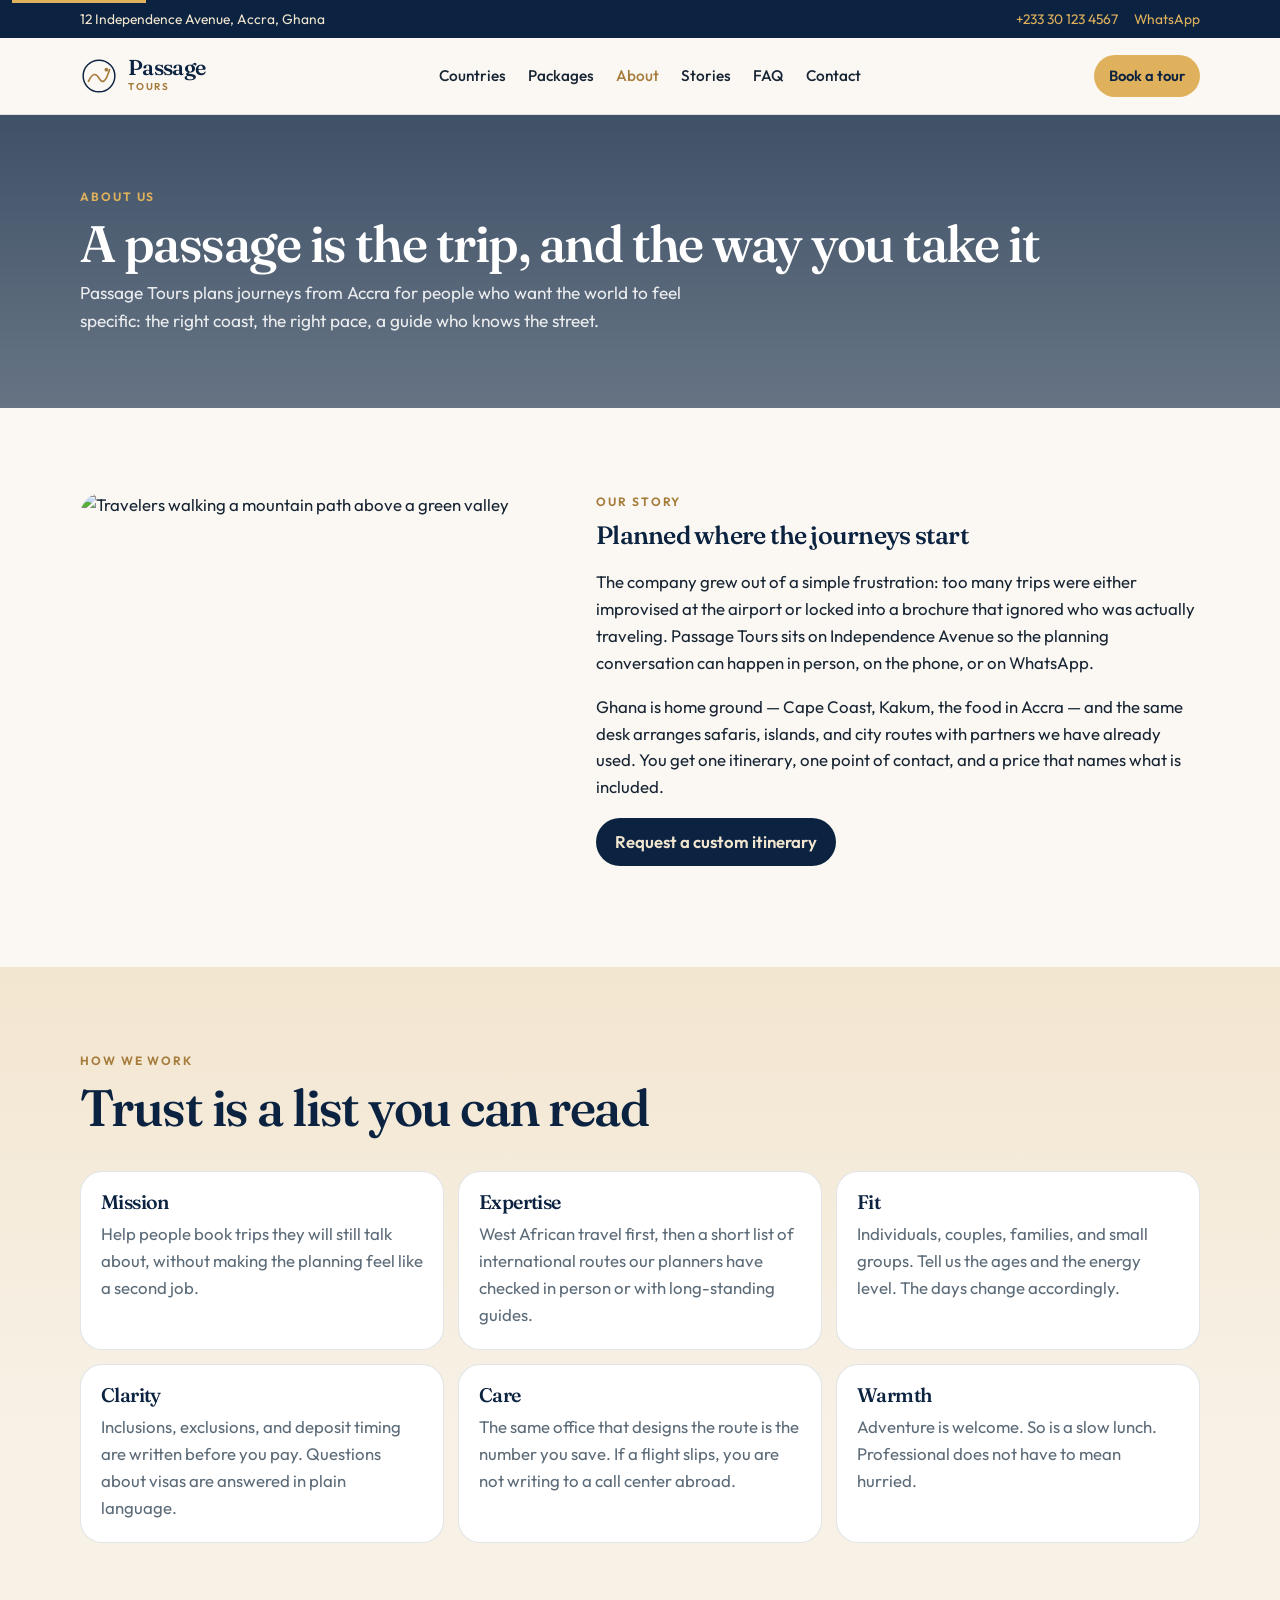
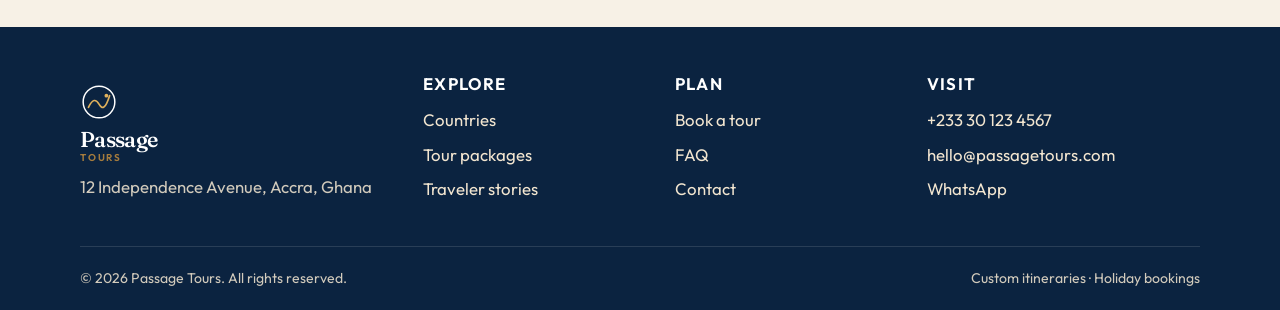
==== about.html @ a1074043 "Add the Passage Tours booking website. Give visitors a way to explore countries, compare packages, a" ====
<!DOCTYPE html>
<html lang="en">
<head>
  <meta charset="utf-8">
  <meta name="viewport" content="width=device-width, initial-scale=1">
  <title>About Passage Tours | Accra</title>
  <meta name="description" content="Passage Tours is an Accra travel company designing curated trips and custom itineraries for individuals, couples, families, and small groups.">
  <meta name="theme-color" content="#0b2340">
  <link rel="icon" href="assets/favicon.svg" type="image/svg+xml">
  <link rel="preconnect" href="https://fonts.googleapis.com">
  <link rel="preconnect" href="https://fonts.gstatic.com" crossorigin>
  <link href="https://fonts.googleapis.com/css2?family=Fraunces:ital,opsz,wght@0,9..144,520;0,9..144,600;1,9..144,520&family=Outfit:wght@300;400;500;600&display=swap" rel="stylesheet">
  <link rel="stylesheet" href="css/styles.css">
</head>
<body data-page="about">
  <a class="skip" href="#main">Skip to content</a>
  <div class="topbar">
    <div class="wrap topbar-inner">
      <span class="topbar-place">12 Independence Avenue, Accra, Ghana</span>
      <span class="topbar-links">
        <a href="tel:+233301234567">+233 30 123 4567</a>
        <a href="https://wa.me/233301234567" target="_blank" rel="noopener">WhatsApp</a>
      </span>
    </div>
  </div>
  <header class="site-header">
    <div class="wrap header-inner">
      <a class="logo" href="index.html" aria-label="Passage Tours home">
        <svg viewBox="0 0 36 36" aria-hidden="true"><circle cx="18" cy="18" r="15" fill="none" stroke="currentColor" stroke-width="1.4"/><path d="M8 23c4-8 7-8 10-3s6 5 10-8" fill="none" stroke="#a67c3d" stroke-width="1.6" stroke-linecap="round"/><circle cx="25" cy="12" r="1.8" fill="#a67c3d"/></svg>
        <span><strong>Passage</strong><small>Tours</small></span>
      </a>
      <nav class="site-nav" id="site-nav" aria-label="Primary">
        <a href="countries.html" data-nav="countries">Countries</a>
        <a href="packages.html" data-nav="packages">Packages</a>
        <a href="about.html" data-nav="about">About</a>
        <a href="testimonials.html" data-nav="stories">Stories</a>
        <a href="faq.html" data-nav="faq">FAQ</a>
        <a href="contact.html" data-nav="contact">Contact</a>
        <a class="nav-book" href="booking.html" data-nav="booking">Book a tour</a>
      </nav>
      <div class="header-actions">
        <a class="btn btn-gold btn-small header-book" href="booking.html">Book a tour</a>
        <button class="nav-toggle" type="button" aria-expanded="false" aria-controls="site-nav"><span class="sr-only">Menu</span><span class="bars"></span></button>
      </div>
    </div>
  </header>
  <main id="main">
    <section class="page-hero hero-about">
      <div class="wrap">
        <p class="eyebrow">About us</p>
        <h1>A passage is the trip, and the way you take it</h1>
        <p class="lede">Passage Tours plans journeys from Accra for people who want the world to feel specific: the right coast, the right pace, a guide who knows the street.</p>
      </div>
    </section>
    <section class="section">
      <div class="wrap about-grid">
        <div class="about-photo">
          <img src="https://images.unsplash.com/photo-1526772662000-3f88f10405ff?auto=format&fit=crop&w=1400&q=70" alt="Travelers walking a mountain path above a green valley">
        </div>
        <div>
          <p class="kicker">Our story</p>
          <h2>Planned where the journeys start</h2>
          <p>The company grew out of a simple frustration: too many trips were either improvised at the airport or locked into a brochure that ignored who was actually traveling. Passage Tours sits on Independence Avenue so the planning conversation can happen in person, on the phone, or on WhatsApp.</p>
          <p>Ghana is home ground — Cape Coast, Kakum, the food in Accra — and the same desk arranges safaris, islands, and city routes with partners we have already used. You get one itinerary, one point of contact, and a price that names what is included.</p>
          <p><a class="btn btn-navy" href="booking.html?intent=custom">Request a custom itinerary</a></p>
        </div>
      </div>
    </section>
    <section class="section section-sand">
      <div class="wrap">
        <div class="section-head">
          <div>
            <p class="kicker">How we work</p>
            <h2>Trust is a list you can read</h2>
          </div>
        </div>
        <div class="values">
          <article class="value"><h3>Mission</h3><p>Help people book trips they will still talk about, without making the planning feel like a second job.</p></article>
          <article class="value"><h3>Expertise</h3><p>West African travel first, then a short list of international routes our planners have checked in person or with long-standing guides.</p></article>
          <article class="value"><h3>Fit</h3><p>Individuals, couples, families, and small groups. Tell us the ages and the energy level. The days change accordingly.</p></article>
          <article class="value"><h3>Clarity</h3><p>Inclusions, exclusions, and deposit timing are written before you pay. Questions about visas are answered in plain language.</p></article>
          <article class="value"><h3>Care</h3><p>The same office that designs the route is the number you save. If a flight slips, you are not writing to a call center abroad.</p></article>
          <article class="value"><h3>Warmth</h3><p>Adventure is welcome. So is a slow lunch. Professional does not have to mean hurried.</p></article>
        </div>
      </div>
    </section>
  </main>
  <footer class="site-footer">
    <div class="wrap footer-grid">
      <div>
        <a class="logo" href="index.html"><svg viewBox="0 0 36 36" aria-hidden="true"><circle cx="18" cy="18" r="15" fill="none" stroke="currentColor" stroke-width="1.4"/><path d="M8 23c4-8 7-8 10-3s6 5 10-8" fill="none" stroke="#e0b15c" stroke-width="1.6" stroke-linecap="round"/><circle cx="25" cy="12" r="1.8" fill="#e0b15c"/></svg><span><strong>Passage</strong><small>Tours</small></span></a>
        <p>12 Independence Avenue, Accra, Ghana</p>
      </div>
      <div>
        <h2>Explore</h2>
        <a href="countries.html">Countries</a>
        <a href="packages.html">Tour packages</a>
        <a href="testimonials.html">Traveler stories</a>
      </div>
      <div>
        <h2>Plan</h2>
        <a href="booking.html">Book a tour</a>
        <a href="faq.html">FAQ</a>
        <a href="contact.html">Contact</a>
      </div>
      <div>
        <h2>Visit</h2>
        <a href="tel:+233301234567">+233 30 123 4567</a>
        <a href="mailto:hello@passagetours.com">hello@passagetours.com</a>
        <a href="https://wa.me/233301234567" target="_blank" rel="noopener">WhatsApp</a>
      </div>
    </div>
    <div class="wrap footer-base">
      <p>© 2026 Passage Tours. All rights reserved.</p>
      <p>Custom itineraries · Holiday bookings</p>
    </div>
  </footer>
  <script src="js/site.js" defer></script>
</body>
</html>
---- css/styles.css ----
:root {
  --navy: #0b2340;
  --navy-2: #143455;
  --ink: #172433;
  --blue: #1e527c;
  --gold: #a67c3d;
  --gold-bright: #e0b15c;
  --sand: #f3e6d0;
  --sand-2: #e6d3b4;
  --cream: #fbf8f3;
  --paper: #ffffff;
  --muted: #5c6b78;
  --line: rgba(11, 35, 64, 0.12);
  --shadow: 0 22px 50px rgba(11, 35, 64, 0.12);
  --serif: "Fraunces", "Iowan Old Style", "Palatino Linotype", serif;
  --sans: "Outfit", "Segoe UI", sans-serif;
  --wrap: 1120px;
  --header: 76px;
}

*,
*::before,
*::after {
  box-sizing: border-box;
}

html {
  scroll-behavior: smooth;
}

body {
  margin: 0;
  font-family: var(--sans);
  color: var(--ink);
  background: var(--cream);
  line-height: 1.6;
  font-size: 1.05rem;
}

img {
  max-width: 100%;
  display: block;
}

a {
  color: inherit;
}

button,
input,
select,
textarea {
  font: inherit;
  color: inherit;
}

h1,
h2,
h3,
p {
  margin-top: 0;
}

h1,
h2,
h3 {
  font-family: var(--serif);
  font-weight: 560;
  letter-spacing: -0.03em;
  line-height: 1.08;
  color: var(--navy);
}

.wrap {
  width: min(var(--wrap), calc(100% - 40px));
  margin-inline: auto;
}

.sr-only {
  position: absolute;
  width: 1px;
  height: 1px;
  padding: 0;
  margin: -1px;
  overflow: hidden;
  clip: rect(0, 0, 0, 0);
  white-space: nowrap;
  border: 0;
}

.skip {
  position: absolute;
  left: 12px;
  top: -40px;
  background: var(--gold-bright);
  color: var(--navy);
  padding: 8px 12px;
  z-index: 50;
}

.skip:focus {
  top: 12px;
}

:focus-visible {
  outline: 2px solid var(--gold-bright);
  outline-offset: 3px;
}

.topbar {
  background: var(--navy);
  color: var(--sand);
  font-size: 0.86rem;
}

.topbar-inner,
.header-inner,
.footer-base {
  display: flex;
  align-items: center;
  justify-content: space-between;
  gap: 16px;
}

.topbar-inner {
  min-height: 38px;
}

.topbar a {
  color: var(--gold-bright);
  text-decoration: none;
}

.topbar-links {
  display: flex;
  gap: 16px;
}

.site-header {
  position: sticky;
  top: 0;
  z-index: 30;
  background: rgba(251, 248, 243, 0.94);
  backdrop-filter: blur(14px);
  border-bottom: 1px solid var(--line);
}

.header-inner {
  min-height: var(--header);
}

.logo {
  display: flex;
  align-items: center;
  gap: 10px;
  text-decoration: none;
  color: var(--navy);
}

.logo svg {
  width: 38px;
  height: 38px;
}

.logo strong {
  display: block;
  font-family: var(--serif);
  font-size: 1.35rem;
  font-weight: 560;
  letter-spacing: -0.03em;
  line-height: 1;
}

.logo small {
  display: block;
  letter-spacing: 0.18em;
  text-transform: uppercase;
  font-size: 0.62rem;
  color: var(--gold);
  font-weight: 650;
}

.header-actions {
  display: flex;
  align-items: center;
  gap: 10px;
}

.site-nav {
  display: flex;
  align-items: center;
  gap: 22px;
}

.site-nav a {
  text-decoration: none;
  font-weight: 500;
  font-size: 0.96rem;
}

.site-nav a.is-active {
  color: var(--gold);
}

.nav-toggle {
  display: none;
  width: 44px;
  height: 44px;
  border: 1px solid var(--line);
  border-radius: 12px;
  background: var(--paper);
  padding: 0;
  cursor: pointer;
}

.nav-toggle .bars,
.nav-toggle .bars::before,
.nav-toggle .bars::after {
  display: block;
  width: 18px;
  height: 2px;
  background: var(--navy);
  position: relative;
}

.nav-toggle .bars::before,
.nav-toggle .bars::after {
  content: "";
  position: absolute;
  left: 0;
}

.nav-toggle .bars::before {
  top: -6px;
}

.nav-toggle .bars::after {
  top: 6px;
}

.nav-book {
  display: none;
}

.btn {
  display: inline-flex;
  align-items: center;
  justify-content: center;
  gap: 8px;
  min-height: 48px;
  padding: 0 18px;
  border-radius: 999px;
  border: 1.5px solid transparent;
  text-decoration: none;
  font-weight: 600;
  cursor: pointer;
  transition: transform 0.15s ease, background 0.15s ease;
}

.btn:hover {
  transform: translateY(-1px);
}

.btn-gold {
  background: var(--gold-bright);
  color: var(--navy);
}

.btn-gold:hover {
  background: #ebc278;
}

.btn-navy {
  background: var(--navy);
  color: var(--sand);
}

.btn-line {
  background: transparent;
  border-color: rgba(255, 255, 255, 0.7);
  color: white;
}

.btn-line-dark {
  background: transparent;
  border-color: var(--navy);
  color: var(--navy);
}

.btn-small {
  min-height: 42px;
  padding: 0 14px;
  font-size: 0.92rem;
}

.hero {
  position: relative;
  min-height: calc(100vh - 114px);
  display: flex;
  align-items: flex-end;
  color: white;
  background:
    linear-gradient(180deg, rgba(11, 35, 64, 0.28), rgba(11, 35, 64, 0.78)),
    url("https://images.unsplash.com/photo-1469854523086-cc02fe5d8800?auto=format&fit=crop&w=2000&q=70")
      center/cover no-repeat;
}

.hero-layout {
  position: relative;
  z-index: 1;
  padding: 48px 0 34px;
}

.eyebrow,
.kicker {
  margin: 0 0 10px;
  letter-spacing: 0.16em;
  text-transform: uppercase;
  font-size: 0.75rem;
  font-weight: 650;
  color: var(--gold-bright);
}

.kicker {
  color: var(--gold);
}

.hero h1 {
  color: white;
  font-size: clamp(3rem, 6.4vw, 5.5rem);
  max-width: 14ch;
  margin-bottom: 16px;
}

.hero h1 em {
  font-style: italic;
  font-weight: 520;
  color: var(--gold-bright);
}

.lede {
  max-width: 58ch;
  color: var(--muted);
  font-size: 1.08rem;
}

.hero .lede {
  color: rgba(255, 255, 255, 0.88);
  max-width: 46ch;
  margin-bottom: 26px;
}

.hero-actions {
  display: flex;
  flex-wrap: wrap;
  gap: 12px;
  margin-bottom: 28px;
}

.search-card,
.panel,
.quote,
.value,
.package-card,
.step,
.contact-card {
  background: var(--paper);
  border: 1px solid var(--line);
  border-radius: 22px;
  box-shadow: var(--shadow);
}

.search-card {
  display: grid;
  grid-template-columns: 1.4fr 1fr 0.7fr auto;
  gap: 12px;
  align-items: end;
  padding: 16px;
}

.field {
  display: flex;
  flex-direction: column;
  gap: 6px;
  min-width: 0;
}

.field span,
.field-label {
  font-size: 0.78rem;
  letter-spacing: 0.08em;
  text-transform: uppercase;
  font-weight: 650;
  color: var(--navy);
}

.field input,
.field select,
.field textarea {
  width: 100%;
  border: 1px solid var(--line);
  background: var(--cream);
  border-radius: 12px;
  padding: 12px 12px;
  min-height: 48px;
}

.field textarea {
  min-height: 140px;
  resize: vertical;
}

.field input:focus,
.field select:focus,
.field textarea:focus {
  outline: 2px solid var(--gold-bright);
  border-color: transparent;
}

.field .error {
  min-height: 1em;
  color: #8d2f2f;
  font-size: 0.82rem;
}

.section {
  padding: 84px 0;
}

.section-sand {
  background: linear-gradient(180deg, var(--sand), #f7f1e6 70%);
}

.section-navy {
  background: var(--navy);
  color: var(--sand);
}

.section-head {
  display: flex;
  justify-content: space-between;
  align-items: end;
  gap: 24px;
  margin-bottom: 28px;
}

.section-head h2,
.page-hero h1 {
  font-size: clamp(2.2rem, 4vw, 3.6rem);
  margin: 0 0 8px;
}

.section-navy h2,
.section-navy .kicker {
  color: var(--gold-bright);
}

.trust {
  display: grid;
  grid-template-columns: repeat(4, 1fr);
  gap: 14px;
  margin-top: -32px;
  position: relative;
  z-index: 2;
}

.trust article {
  background: var(--paper);
  border-radius: 18px;
  padding: 18px 16px;
  border: 1px solid var(--line);
}

.trust strong {
  display: block;
  font-family: var(--serif);
  font-size: 1.35rem;
  color: var(--navy);
  line-height: 1.15;
  margin-bottom: 4px;
}

.trust p {
  margin: 0;
  color: var(--muted);
  font-size: 0.95rem;
}

.country-mosaic,
.country-grid {
  display: grid;
  grid-template-columns: 1.25fr 1fr 1fr;
  grid-auto-rows: 230px;
  gap: 14px;
}

.country-grid {
  grid-template-columns: repeat(3, 1fr);
  grid-auto-rows: 320px;
}

.country-card {
  position: relative;
  overflow: hidden;
  border-radius: 22px;
  display: block;
  color: white;
  text-decoration: none;
  min-height: 220px;
}

.country-card.span {
  grid-row: span 2;
}

.country-card img {
  position: absolute;
  inset: 0;
  width: 100%;
  height: 100%;
  object-fit: cover;
  transition: transform 0.5s ease;
}

.country-card:hover img {
  transform: scale(1.06);
}

.country-card div {
  position: absolute;
  inset: auto 0 0 0;
  padding: 18px;
  background: linear-gradient(transparent, rgba(11, 35, 64, 0.88));
}

.country-card h3 {
  color: white;
  margin: 0 0 4px;
  font-size: 1.8rem;
}

.country-card p {
  margin: 0;
  color: rgba(255, 255, 255, 0.86);
  font-size: 0.92rem;
}

.package-list {
  display: grid;
  gap: 16px;
}

.package-card {
  display: grid;
  grid-template-columns: 300px 1fr;
  overflow: hidden;
  box-shadow: none;
}

.package-card img {
  width: 100%;
  height: 100%;
  object-fit: cover;
  min-height: 230px;
}

.package-body {
  padding: 22px 22px 18px;
  display: flex;
  flex-direction: column;
  gap: 8px;
}

.package-body h3 {
  margin: 0;
  font-size: 1.9rem;
}

.package-body p {
  margin: 0;
  color: var(--muted);
}

.meta {
  display: flex;
  flex-wrap: wrap;
  gap: 8px;
}

.meta span,
.price-tag {
  background: var(--sand);
  color: var(--navy);
  border-radius: 999px;
  padding: 4px 10px;
  font-size: 0.82rem;
  font-weight: 600;
}

.package-foot {
  display: flex;
  justify-content: space-between;
  align-items: center;
  gap: 12px;
  margin-top: auto;
  padding-top: 8px;
}

.price {
  font-family: var(--serif);
  font-size: 1.7rem;
  color: var(--navy);
  line-height: 1;
}

.price small {
  display: block;
  font-family: var(--sans);
  font-size: 0.75rem;
  letter-spacing: 0.06em;
  text-transform: uppercase;
  color: var(--muted);
  font-weight: 600;
  margin-bottom: 4px;
}

.package-actions {
  display: flex;
  flex-wrap: wrap;
  gap: 8px;
}

.steps {
  display: grid;
  grid-template-columns: repeat(3, 1fr);
  gap: 14px;
}

.step {
  padding: 22px;
  box-shadow: none;
}

.step b {
  display: block;
  font-family: var(--serif);
  font-size: 2rem;
  color: var(--gold);
  margin-bottom: 8px;
}

.step h3 {
  margin-bottom: 8px;
}

.step p {
  margin: 0;
  color: var(--muted);
}

.split {
  display: grid;
  grid-template-columns: 1.05fr 0.95fr;
  gap: 36px;
  align-items: center;
}

.split img,
.about-photo img {
  width: 100%;
  height: 100%;
  object-fit: cover;
  border-radius: 24px;
  min-height: 360px;
}

.check {
  list-style: none;
  padding: 0;
  margin: 18px 0 0;
}

.check li {
  position: relative;
  padding-left: 28px;
  margin: 10px 0;
}

.check li::before {
  content: "";
  width: 14px;
  height: 14px;
  border-radius: 50%;
  background: var(--gold-bright);
  position: absolute;
  left: 0;
  top: 6px;
}

.quotes {
  display: grid;
  grid-template-columns: 1.3fr 1fr 1fr;
  gap: 14px;
}

.quote {
  padding: 22px;
  margin: 0;
  box-shadow: none;
}

.quote.feature {
  background: var(--navy);
  color: var(--sand);
}

.quote p {
  font-family: var(--serif);
  font-size: 1.35rem;
  line-height: 1.35;
  margin-bottom: 16px;
}

.quote.feature p {
  font-size: 1.7rem;
  color: white;
}

.quote footer {
  color: var(--muted);
  font-size: 0.92rem;
}

.quote.feature footer {
  color: var(--gold-bright);
}

.cta-band {
  display: flex;
  justify-content: space-between;
  align-items: center;
  gap: 20px;
  background:
    linear-gradient(100deg, rgba(11, 35, 64, 0.88), rgba(11, 35, 64, 0.55)),
    url("https://images.unsplash.com/photo-1507525428034-b723cf961d3e?auto=format&fit=crop&w=1600&q=70")
      center/cover;
  color: white;
  border-radius: 28px;
  padding: 36px;
}

.cta-band h2 {
  color: white;
  font-size: clamp(2rem, 4vw, 3.2rem);
  margin-bottom: 8px;
}

.cta-band p {
  margin: 0;
  max-width: 46ch;
  color: rgba(255, 255, 255, 0.88);
}

.page-hero {
  --hero: url("https://images.unsplash.com/photo-1488646953014-85cb44e25828?auto=format&fit=crop&w=1800&q=70");
  padding: 72px 0 56px;
  background:
    linear-gradient(180deg, rgba(11, 35, 64, 0.78), rgba(11, 35, 64, 0.62)),
    var(--hero) center/cover no-repeat;
  color: white;
}

.hero-countries {
  --hero: url("https://images.unsplash.com/photo-1489749798305-4fea3ae63d43?auto=format&fit=crop&w=1800&q=70");
}

.hero-packages {
  --hero: url("https://images.unsplash.com/photo-1469854523086-cc02fe5d8800?auto=format&fit=crop&w=1800&q=70");
}

.hero-about {
  --hero: url("https://images.unsplash.com/photo-1488646953014-85cb44e25828?auto=format&fit=crop&w=1800&q=70");
}

.hero-stories {
  --hero: url("https://images.unsplash.com/photo-1476514525535-07fb3b4ae5f1?auto=format&fit=crop&w=1800&q=70");
}

.hero-contact {
  --hero: url("https://images.unsplash.com/photo-1507525428034-b723cf961d3e?auto=format&fit=crop&w=1800&q=70");
}

.hero-faq {
  --hero: url("https://images.unsplash.com/photo-1501785888041-af3ef285b470?auto=format&fit=crop&w=1800&q=70");
}

.hero-booking {
  --hero: url("https://images.unsplash.com/photo-1436491865332-7a61a109cc05?auto=format&fit=crop&w=1800&q=70");
}

.page-hero h1,
.page-hero .lede {
  color: white;
}

.page-hero .lede {
  color: rgba(255, 255, 255, 0.88);
}

.filters {
  display: grid;
  grid-template-columns: repeat(5, 1fr);
  gap: 12px;
  padding: 16px;
  margin-top: -36px;
  position: relative;
  z-index: 2;
}

.results-bar {
  display: flex;
  justify-content: space-between;
  align-items: center;
  gap: 12px;
  margin: 22px 0 14px;
}

.results-bar p {
  margin: 0;
  color: var(--muted);
}

.linkish {
  background: none;
  border: 0;
  padding: 0;
  color: var(--blue);
  font-weight: 600;
  cursor: pointer;
  text-decoration: underline;
}

.empty {
  padding: 32px;
  text-align: center;
  border: 1px dashed var(--sand-2);
  border-radius: 20px;
  background: var(--paper);
}

.banner-note {
  background: var(--sand);
  border-radius: 16px;
  padding: 14px 16px;
  margin-bottom: 16px;
}

.banner-note p {
  margin: 0;
}

.faq-list {
  display: grid;
  gap: 10px;
}

.faq-item {
  background: var(--paper);
  border-radius: 16px;
  border: 1px solid var(--line);
  padding: 6px 18px;
}

.faq-item summary {
  cursor: pointer;
  font-weight: 600;
  min-height: 52px;
  display: flex;
  align-items: center;
  justify-content: space-between;
  gap: 12px;
  list-style: none;
}

.faq-item summary::-webkit-details-marker {
  display: none;
}

.faq-item summary::after {
  content: "+";
  font-family: var(--serif);
  font-size: 1.6rem;
  color: var(--gold);
  line-height: 1;
}

.faq-item[open] summary::after {
  content: "–";
}

.faq-item p {
  color: var(--muted);
  margin: 0 0 16px;
}

.form-card {
  padding: 22px;
}

.form-grid {
  display: grid;
  grid-template-columns: 1fr 1fr;
  gap: 14px;
}

.form-grid .wide {
  grid-column: 1 / -1;
}

.form-actions {
  display: flex;
  flex-wrap: wrap;
  gap: 10px;
  align-items: center;
  margin-top: 6px;
}

.success {
  display: none;
  padding: 8px 0 4px;
}

.success.is-on {
  display: block;
}

.success h2 {
  font-size: 2.4rem;
}

.contact-layout,
.about-grid {
  display: grid;
  grid-template-columns: 0.9fr 1.1fr;
  gap: 22px;
  align-items: start;
}

.contact-card {
  padding: 22px;
  box-shadow: none;
}

.contact-card a {
  color: var(--blue);
}

.contact-card h2 {
  margin-bottom: 8px;
}

.map-frame {
  margin-top: 18px;
  border: 0;
  width: 100%;
  height: 280px;
  border-radius: 18px;
  background: var(--sand);
}

.values {
  display: grid;
  grid-template-columns: repeat(3, 1fr);
  gap: 14px;
}

.value {
  padding: 20px;
  box-shadow: none;
}

.value h3 {
  margin-bottom: 8px;
}

.value p {
  margin: 0;
  color: var(--muted);
}

.story-list {
  display: grid;
  gap: 14px;
}

.story-list .quote p {
  font-size: 1.45rem;
}

dialog {
  border: 0;
  padding: 0;
  width: min(840px, calc(100% - 28px));
  border-radius: 24px;
  background: var(--cream);
  color: var(--ink);
}

dialog::backdrop {
  background: rgba(11, 35, 64, 0.64);
}

.dialog-photo {
  height: 240px;
  width: 100%;
  object-fit: cover;
}

.dialog-body {
  padding: 22px 22px 26px;
}

.dialog-top {
  display: flex;
  justify-content: space-between;
  gap: 12px;
  align-items: start;
}

.close-dialog {
  border: 0;
  background: var(--sand);
  width: 40px;
  height: 40px;
  border-radius: 50%;
  cursor: pointer;
  font-size: 1.3rem;
}

.itinerary {
  display: grid;
  gap: 10px;
  margin: 16px 0;
}

.itinerary article {
  background: var(--paper);
  border-radius: 14px;
  padding: 12px 14px;
  border: 1px solid var(--line);
}

.itinerary h4 {
  margin: 0 0 4px;
  font-family: var(--serif);
  font-size: 1.15rem;
}

.itinerary p,
.split-lists p {
  margin: 0;
  color: var(--muted);
}

.split-lists {
  display: grid;
  grid-template-columns: 1fr 1fr;
  gap: 16px;
}

.split-lists ul {
  margin: 8px 0 0;
  padding-left: 18px;
  color: var(--muted);
}

.site-footer {
  background: var(--navy);
  color: rgba(243, 230, 208, 0.86);
  padding-top: 48px;
}

.footer-grid {
  display: grid;
  grid-template-columns: 1.4fr 1fr 1fr 1.2fr;
  gap: 24px;
  padding-bottom: 28px;
}

.site-footer h2 {
  color: white;
  font-size: 1.05rem;
  font-family: var(--sans);
  letter-spacing: 0.08em;
  text-transform: uppercase;
  font-weight: 650;
}

.site-footer a {
  display: block;
  text-decoration: none;
  margin: 8px 0;
  color: var(--sand);
}

.site-footer .logo strong,
.site-footer .logo {
  color: white;
}

.footer-base {
  border-top: 1px solid rgba(255, 255, 255, 0.12);
  min-height: 64px;
  font-size: 0.88rem;
}

.footer-base p {
  margin: 0;
}

@media (max-width: 980px) {
  .search-card,
  .trust,
  .steps,
  .quotes,
  .filters,
  .values,
  .footer-grid,
  .split,
  .contact-layout,
  .about-grid,
  .form-grid,
  .split-lists {
    grid-template-columns: 1fr 1fr;
  }

  .country-mosaic,
  .country-grid {
    grid-template-columns: 1fr 1fr;
    grid-auto-rows: 240px;
  }

  .country-card.span {
    grid-row: span 1;
    grid-column: span 2;
    min-height: 300px;
  }

  .package-card {
    grid-template-columns: 1fr;
  }

  .nav-toggle {
    display: inline-flex;
    align-items: center;
    justify-content: center;
  }

  .site-nav {
    position: fixed;
    inset: 0 0 0 auto;
    width: min(320px, 88vw);
    background: var(--navy);
    color: white;
    flex-direction: column;
    align-items: flex-start;
    padding: 88px 24px 24px;
    transform: translateX(104%);
    transition: transform 0.2s ease;
    gap: 6px;
  }

  .site-nav.is-open {
    transform: translateX(0);
  }

  .site-nav a {
    font-size: 1.15rem;
    width: 100%;
    padding: 10px 0;
    border-bottom: 1px solid rgba(255, 255, 255, 0.08);
  }

  .nav-book {
    display: block;
  }
}

@media (max-width: 700px) {
  .wrap {
    width: min(var(--wrap), calc(100% - 28px));
  }

  .topbar-place {
    display: none;
  }

  .search-card,
  .trust,
  .steps,
  .quotes,
  .filters,
  .values,
  .footer-grid,
  .country-mosaic,
  .country-grid,
  .form-grid,
  .split,
  .contact-layout,
  .about-grid,
  .split-lists,
  .section-head,
  .cta-band,
  .package-foot,
  .footer-base,
  .topbar-inner {
    grid-template-columns: 1fr;
    display: grid;
  }

  .country-card.span {
    grid-column: auto;
  }

  .section {
    padding: 64px 0;
  }

  .hero {
    min-height: auto;
  }

  .hero h1 {
    font-size: 2.8rem;
  }

  .page-hero {
    padding: 48px 0 56px;
  }

  .filters {
    margin-top: 16px;
  }
}

@media (prefers-reduced-motion: reduce) {
  html {
    scroll-behavior: auto;
  }

  *,
  *::before,
  *::after {
    transition: none !important;
  }
}
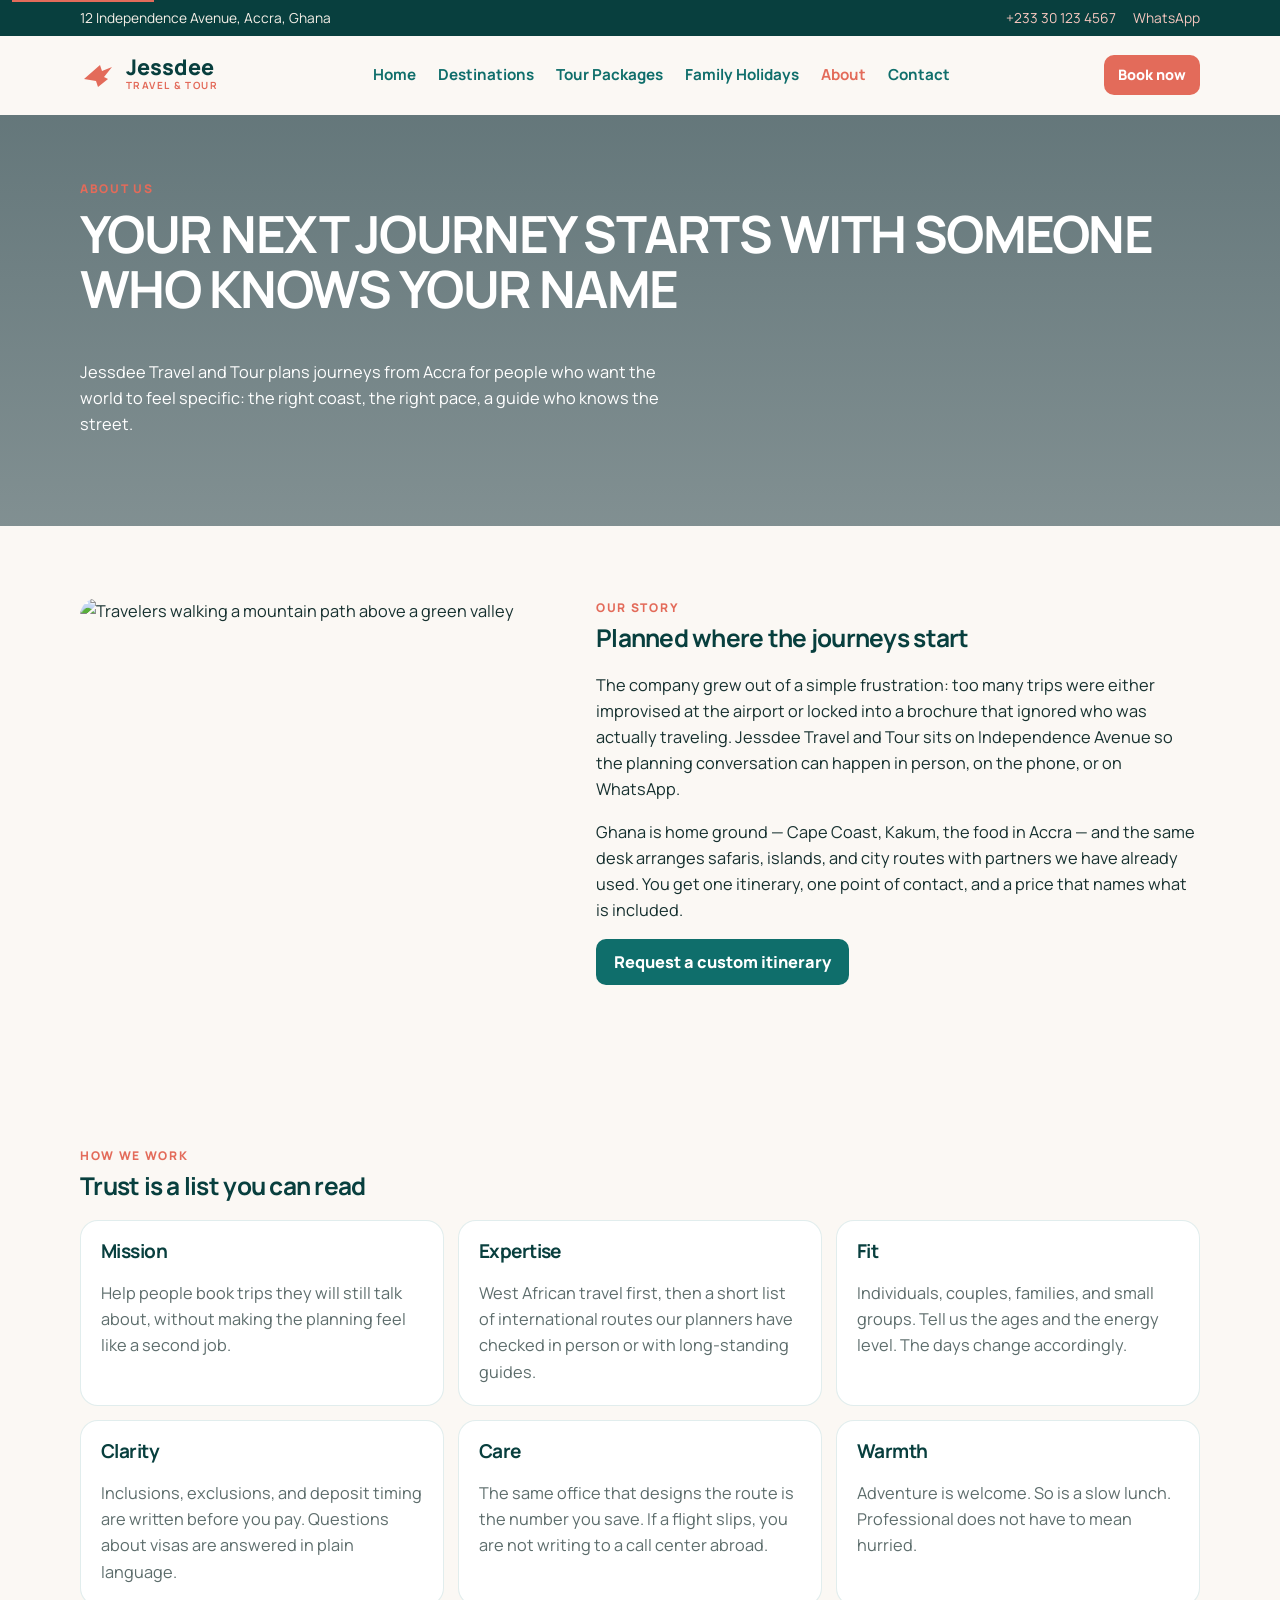
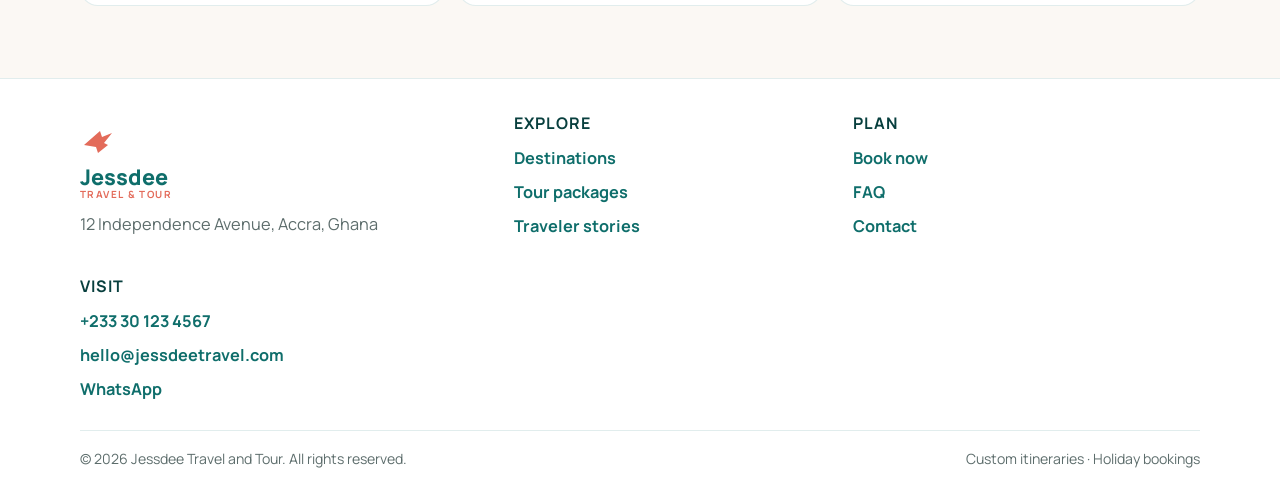
==== commit b44a5e6d: "Rebuild the site as Jessdee Travel and Tour so visitors can explore destinations and send booking in" ====
--- a/about.html
+++ b/about.html
@@ -3,13 +3,13 @@
 <head>
   <meta charset="utf-8">
   <meta name="viewport" content="width=device-width, initial-scale=1">
-  <title>About Passage Tours | Accra</title>
-  <meta name="description" content="Passage Tours is an Accra travel company designing curated trips and custom itineraries for individuals, couples, families, and small groups.">
-  <meta name="theme-color" content="#0b2340">
+  <title>About Jessdee Travel and Tour | Accra</title>
+  <meta name="description" content="Jessdee Travel and Tour is an Accra travel company designing curated trips and custom itineraries for individuals, couples, families, and small groups.">
+  <meta name="theme-color" content="#0f6e6b">
   <link rel="icon" href="assets/favicon.svg" type="image/svg+xml">
   <link rel="preconnect" href="https://fonts.googleapis.com">
   <link rel="preconnect" href="https://fonts.gstatic.com" crossorigin>
-  <link href="https://fonts.googleapis.com/css2?family=Fraunces:ital,opsz,wght@0,9..144,520;0,9..144,600;1,9..144,520&family=Outfit:wght@300;400;500;600&display=swap" rel="stylesheet">
+  <link href="https://fonts.googleapis.com/css2?family=Manrope:wght@400;600;700;800&display=swap" rel="stylesheet">
   <link rel="stylesheet" href="css/styles.css">
 </head>
 <body data-page="about">
@@ -25,21 +25,21 @@
   </div>
   <header class="site-header">
     <div class="wrap header-inner">
-      <a class="logo" href="index.html" aria-label="Passage Tours home">
-        <svg viewBox="0 0 36 36" aria-hidden="true"><circle cx="18" cy="18" r="15" fill="none" stroke="currentColor" stroke-width="1.4"/><path d="M8 23c4-8 7-8 10-3s6 5 10-8" fill="none" stroke="#a67c3d" stroke-width="1.6" stroke-linecap="round"/><circle cx="25" cy="12" r="1.8" fill="#a67c3d"/></svg>
-        <span><strong>Passage</strong><small>Tours</small></span>
+      <a class="logo" href="index.html" aria-label="Jessdee Travel and Tour home">
+        <svg viewBox="0 0 36 36" aria-hidden="true"><path fill="#e36b5a" d="M4 22 20 8l2 6 10-4-8 10 4 2-10 8-2-6z"/></svg>
+        <span><strong>Jessdee</strong><small>Travel &amp; Tour</small></span>
       </a>
       <nav class="site-nav" id="site-nav" aria-label="Primary">
-        <a href="countries.html" data-nav="countries">Countries</a>
-        <a href="packages.html" data-nav="packages">Packages</a>
+        <a href="index.html" data-nav="home">Home</a>
+        <a href="countries.html" data-nav="countries">Destinations</a>
+        <a href="packages.html" data-nav="packages">Tour Packages</a>
+        <a href="packages.html?type=Family" data-nav="family">Family Holidays</a>
         <a href="about.html" data-nav="about">About</a>
-        <a href="testimonials.html" data-nav="stories">Stories</a>
-        <a href="faq.html" data-nav="faq">FAQ</a>
         <a href="contact.html" data-nav="contact">Contact</a>
-        <a class="nav-book" href="booking.html" data-nav="booking">Book a tour</a>
+        <a class="nav-book" href="booking.html" data-nav="booking">Book now</a>
       </nav>
       <div class="header-actions">
-        <a class="btn btn-gold btn-small header-book" href="booking.html">Book a tour</a>
+        <a class="btn btn-gold btn-small header-book" href="booking.html">Book now</a>
         <button class="nav-toggle" type="button" aria-expanded="false" aria-controls="site-nav"><span class="sr-only">Menu</span><span class="bars"></span></button>
       </div>
     </div>
@@ -48,8 +48,8 @@
     <section class="page-hero hero-about">
       <div class="wrap">
         <p class="eyebrow">About us</p>
-        <h1>A passage is the trip, and the way you take it</h1>
-        <p class="lede">Passage Tours plans journeys from Accra for people who want the world to feel specific: the right coast, the right pace, a guide who knows the street.</p>
+        <h1>Your next journey starts with someone who knows your name</h1>
+        <p class="lede">Jessdee Travel and Tour plans journeys from Accra for people who want the world to feel specific: the right coast, the right pace, a guide who knows the street.</p>
       </div>
     </section>
     <section class="section">
@@ -60,7 +60,7 @@
         <div>
           <p class="kicker">Our story</p>
           <h2>Planned where the journeys start</h2>
-          <p>The company grew out of a simple frustration: too many trips were either improvised at the airport or locked into a brochure that ignored who was actually traveling. Passage Tours sits on Independence Avenue so the planning conversation can happen in person, on the phone, or on WhatsApp.</p>
+          <p>The company grew out of a simple frustration: too many trips were either improvised at the airport or locked into a brochure that ignored who was actually traveling. Jessdee Travel and Tour sits on Independence Avenue so the planning conversation can happen in person, on the phone, or on WhatsApp.</p>
           <p>Ghana is home ground — Cape Coast, Kakum, the food in Accra — and the same desk arranges safaris, islands, and city routes with partners we have already used. You get one itinerary, one point of contact, and a price that names what is included.</p>
           <p><a class="btn btn-navy" href="booking.html?intent=custom">Request a custom itinerary</a></p>
         </div>
@@ -88,30 +88,30 @@
   <footer class="site-footer">
     <div class="wrap footer-grid">
       <div>
-        <a class="logo" href="index.html"><svg viewBox="0 0 36 36" aria-hidden="true"><circle cx="18" cy="18" r="15" fill="none" stroke="currentColor" stroke-width="1.4"/><path d="M8 23c4-8 7-8 10-3s6 5 10-8" fill="none" stroke="#e0b15c" stroke-width="1.6" stroke-linecap="round"/><circle cx="25" cy="12" r="1.8" fill="#e0b15c"/></svg><span><strong>Passage</strong><small>Tours</small></span></a>
+        <a class="logo" href="index.html"><svg viewBox="0 0 36 36" aria-hidden="true"><path fill="#e36b5a" d="M4 22 20 8l2 6 10-4-8 10 4 2-10 8-2-6z"/></svg><span><strong>Jessdee</strong><small>Travel &amp; Tour</small></span></a>
         <p>12 Independence Avenue, Accra, Ghana</p>
       </div>
       <div>
         <h2>Explore</h2>
-        <a href="countries.html">Countries</a>
+        <a href="countries.html">Destinations</a>
         <a href="packages.html">Tour packages</a>
         <a href="testimonials.html">Traveler stories</a>
       </div>
       <div>
         <h2>Plan</h2>
-        <a href="booking.html">Book a tour</a>
+        <a href="booking.html">Book now</a>
         <a href="faq.html">FAQ</a>
         <a href="contact.html">Contact</a>
       </div>
       <div>
         <h2>Visit</h2>
         <a href="tel:+233301234567">+233 30 123 4567</a>
-        <a href="mailto:hello@passagetours.com">hello@passagetours.com</a>
+        <a href="mailto:hello@jessdeetravel.com">hello@jessdeetravel.com</a>
         <a href="https://wa.me/233301234567" target="_blank" rel="noopener">WhatsApp</a>
       </div>
     </div>
     <div class="wrap footer-base">
-      <p>© 2026 Passage Tours. All rights reserved.</p>
+      <p>© 2026 Jessdee Travel and Tour. All rights reserved.</p>
       <p>Custom itineraries · Holiday bookings</p>
     </div>
   </footer>
--- a/css/styles.css
+++ b/css/styles.css
@@ -1,32 +1,26 @@
 :root {
-  --navy: #0b2340;
-  --navy-2: #143455;
-  --ink: #172433;
-  --blue: #1e527c;
-  --gold: #a67c3d;
-  --gold-bright: #e0b15c;
-  --sand: #f3e6d0;
-  --sand-2: #e6d3b4;
-  --cream: #fbf8f3;
+  --teal: #0f6e6b;
+  --teal-deep: #083f3e;
+  --ink: #16302f;
+  --coral: #e36b5a;
+  --coral-deep: #c85344;
+  --sand: #f6f0e8;
+  --sand-2: #eadfce;
+  --gold: #d4a24c;
+  --cream: #fbf8f4;
   --paper: #ffffff;
-  --muted: #5c6b78;
-  --line: rgba(11, 35, 64, 0.12);
-  --shadow: 0 22px 50px rgba(11, 35, 64, 0.12);
-  --serif: "Fraunces", "Iowan Old Style", "Palatino Linotype", serif;
-  --sans: "Outfit", "Segoe UI", sans-serif;
+  --muted: #5d6d6c;
+  --line: rgba(15, 110, 107, 0.12);
+  --shadow: 0 18px 50px rgba(8, 63, 62, 0.12);
+  --sans: "Manrope", "Segoe UI", sans-serif;
   --wrap: 1120px;
-  --header: 76px;
 }
 
 *,
 *::before,
-*::after {
-  box-sizing: border-box;
-}
-
-html {
-  scroll-behavior: smooth;
-}
+*::after { box-sizing: border-box; }
+
+html { scroll-behavior: smooth; }
 
 body {
   margin: 0;
@@ -34,1223 +28,345 @@
   color: var(--ink);
   background: var(--cream);
   line-height: 1.6;
-  font-size: 1.05rem;
-}
-
-img {
-  max-width: 100%;
-  display: block;
-}
-
-a {
-  color: inherit;
-}
-
-button,
-input,
-select,
-textarea {
-  font: inherit;
-  color: inherit;
-}
-
-h1,
-h2,
-h3,
-p {
-  margin-top: 0;
-}
-
-h1,
-h2,
-h3 {
-  font-family: var(--serif);
-  font-weight: 560;
-  letter-spacing: -0.03em;
-  line-height: 1.08;
-  color: var(--navy);
-}
-
-.wrap {
-  width: min(var(--wrap), calc(100% - 40px));
-  margin-inline: auto;
-}
+  font-size: 1.02rem;
+}
+
+img { max-width: 100%; display: block; }
+a { color: inherit; }
+button, input, select, textarea { font: inherit; color: inherit; }
+h1, h2, h3, p { margin-top: 0; }
+h1, h2, h3 { line-height: 1.08; letter-spacing: -0.03em; color: var(--teal-deep); }
+
+.wrap { width: min(var(--wrap), calc(100% - 40px)); margin-inline: auto; }
 
 .sr-only {
-  position: absolute;
-  width: 1px;
-  height: 1px;
-  padding: 0;
-  margin: -1px;
-  overflow: hidden;
-  clip: rect(0, 0, 0, 0);
-  white-space: nowrap;
-  border: 0;
+  position: absolute; width: 1px; height: 1px; padding: 0; margin: -1px;
+  overflow: hidden; clip: rect(0, 0, 0, 0); white-space: nowrap; border: 0;
 }
 
 .skip {
-  position: absolute;
-  left: 12px;
-  top: -40px;
-  background: var(--gold-bright);
-  color: var(--navy);
-  padding: 8px 12px;
-  z-index: 50;
-}
-
-.skip:focus {
-  top: 12px;
-}
-
-:focus-visible {
-  outline: 2px solid var(--gold-bright);
-  outline-offset: 3px;
-}
-
-.topbar {
-  background: var(--navy);
-  color: var(--sand);
-  font-size: 0.86rem;
-}
-
-.topbar-inner,
-.header-inner,
-.footer-base {
-  display: flex;
-  align-items: center;
-  justify-content: space-between;
-  gap: 16px;
-}
-
-.topbar-inner {
-  min-height: 38px;
-}
-
-.topbar a {
-  color: var(--gold-bright);
-  text-decoration: none;
-}
-
-.topbar-links {
-  display: flex;
-  gap: 16px;
-}
+  position: absolute; left: 12px; top: -40px; background: var(--coral);
+  color: white; padding: 8px 12px; z-index: 50;
+}
+.skip:focus { top: 12px; }
+
+:focus-visible { outline: 2px solid var(--coral); outline-offset: 3px; }
+
+.topbar { background: var(--teal-deep); color: #f6f0e8; font-size: 0.86rem; }
+.topbar-inner { display: flex; justify-content: space-between; align-items: center; min-height: 36px; gap: 12px; }
+.topbar a { color: #f6c7bf; text-decoration: none; margin-left: 14px; }
 
 .site-header {
-  position: sticky;
-  top: 0;
-  z-index: 30;
-  background: rgba(251, 248, 243, 0.94);
-  backdrop-filter: blur(14px);
-  border-bottom: 1px solid var(--line);
+  position: sticky; top: 0; z-index: 30;
+  background: rgba(251, 248, 244, 0.94);
+  backdrop-filter: blur(12px);
+  border-bottom: 1px solid transparent;
 }
 
 .header-inner {
-  min-height: var(--header);
-}
-
-.logo {
-  display: flex;
-  align-items: center;
-  gap: 10px;
-  text-decoration: none;
-  color: var(--navy);
-}
-
-.logo svg {
-  width: 38px;
-  height: 38px;
-}
-
-.logo strong {
-  display: block;
-  font-family: var(--serif);
-  font-size: 1.35rem;
-  font-weight: 560;
-  letter-spacing: -0.03em;
-  line-height: 1;
-}
-
+  display: flex; align-items: center; justify-content: space-between;
+  min-height: 78px; gap: 16px;
+}
+
+.logo { display: flex; align-items: center; gap: 10px; text-decoration: none; color: var(--teal-deep); }
+.logo svg { width: 36px; height: 36px; }
+.logo strong { display: block; font-size: 1.35rem; font-weight: 800; line-height: 1; }
 .logo small {
-  display: block;
-  letter-spacing: 0.18em;
-  text-transform: uppercase;
-  font-size: 0.62rem;
-  color: var(--gold);
-  font-weight: 650;
-}
-
-.header-actions {
-  display: flex;
-  align-items: center;
-  gap: 10px;
-}
-
-.site-nav {
-  display: flex;
-  align-items: center;
-  gap: 22px;
-}
-
-.site-nav a {
-  text-decoration: none;
-  font-weight: 500;
-  font-size: 0.96rem;
-}
-
-.site-nav a.is-active {
-  color: var(--gold);
-}
+  display: block; letter-spacing: 0.14em; text-transform: uppercase;
+  font-size: 0.62rem; color: var(--coral); font-weight: 700;
+}
+
+.site-nav { display: flex; align-items: center; gap: 22px; }
+.site-nav a { text-decoration: none; font-weight: 700; font-size: 0.95rem; color: var(--teal); }
+.site-nav a.is-active { color: var(--coral); }
+
+.header-actions { display: flex; align-items: center; gap: 10px; }
+.nav-book { display: none; }
 
 .nav-toggle {
-  display: none;
-  width: 44px;
-  height: 44px;
-  border: 1px solid var(--line);
-  border-radius: 12px;
-  background: var(--paper);
-  padding: 0;
-  cursor: pointer;
-}
-
+  display: none; width: 44px; height: 44px; border: 1px solid var(--line);
+  border-radius: 12px; background: white; cursor: pointer;
+}
 .nav-toggle .bars,
 .nav-toggle .bars::before,
 .nav-toggle .bars::after {
-  display: block;
-  width: 18px;
-  height: 2px;
-  background: var(--navy);
-  position: relative;
-}
-
+  display: block; width: 18px; height: 2px; background: var(--teal-deep); position: relative;
+}
 .nav-toggle .bars::before,
-.nav-toggle .bars::after {
-  content: "";
-  position: absolute;
-  left: 0;
-}
-
-.nav-toggle .bars::before {
-  top: -6px;
-}
-
-.nav-toggle .bars::after {
-  top: 6px;
-}
-
-.nav-book {
-  display: none;
-}
+.nav-toggle .bars::after { content: ""; position: absolute; left: 0; }
+.nav-toggle .bars::before { top: -6px; }
+.nav-toggle .bars::after { top: 6px; }
 
 .btn {
-  display: inline-flex;
-  align-items: center;
-  justify-content: center;
-  gap: 8px;
-  min-height: 48px;
-  padding: 0 18px;
-  border-radius: 999px;
-  border: 1.5px solid transparent;
-  text-decoration: none;
-  font-weight: 600;
-  cursor: pointer;
-  transition: transform 0.15s ease, background 0.15s ease;
-}
-
-.btn:hover {
-  transform: translateY(-1px);
-}
-
-.btn-gold {
-  background: var(--gold-bright);
-  color: var(--navy);
-}
-
-.btn-gold:hover {
-  background: #ebc278;
-}
-
-.btn-navy {
-  background: var(--navy);
-  color: var(--sand);
-}
-
-.btn-line {
-  background: transparent;
-  border-color: rgba(255, 255, 255, 0.7);
-  color: white;
-}
-
-.btn-line-dark {
-  background: transparent;
-  border-color: var(--navy);
-  color: var(--navy);
-}
-
-.btn-small {
-  min-height: 42px;
-  padding: 0 14px;
-  font-size: 0.92rem;
-}
+  display: inline-flex; align-items: center; justify-content: center;
+  min-height: 46px; padding: 0 18px; border-radius: 10px; border: 0;
+  text-decoration: none; font-weight: 800; cursor: pointer;
+}
+.btn-gold, .btn-coral { background: var(--coral); color: white; }
+.btn-gold:hover, .btn-coral:hover { background: var(--coral-deep); }
+.btn-navy { background: var(--teal); color: white; }
+.btn-line { background: transparent; border: 1.5px solid white; color: white; }
+.btn-line-dark { background: white; color: var(--teal); border: 1.5px solid var(--teal); }
+.btn-small { min-height: 40px; padding: 0 14px; font-size: 0.9rem; }
 
 .hero {
-  position: relative;
-  min-height: calc(100vh - 114px);
-  display: flex;
-  align-items: flex-end;
+  min-height: 640px;
+  display: flex; align-items: center;
   color: white;
   background:
-    linear-gradient(180deg, rgba(11, 35, 64, 0.28), rgba(11, 35, 64, 0.78)),
-    url("https://images.unsplash.com/photo-1469854523086-cc02fe5d8800?auto=format&fit=crop&w=2000&q=70")
-      center/cover no-repeat;
-}
-
+    linear-gradient(90deg, rgba(8, 30, 48, 0.55), rgba(8, 30, 48, 0.18)),
+    url("https://images.unsplash.com/photo-1431274172761-fca41d930114?auto=format&fit=crop&w=2000&q=70") center/cover no-repeat;
+}
 .hero-layout {
-  position: relative;
-  z-index: 1;
-  padding: 48px 0 34px;
-}
-
-.eyebrow,
-.kicker {
-  margin: 0 0 10px;
-  letter-spacing: 0.16em;
-  text-transform: uppercase;
-  font-size: 0.75rem;
-  font-weight: 650;
-  color: var(--gold-bright);
-}
-
-.kicker {
-  color: var(--gold);
-}
-
+  display: grid; grid-template-columns: 1.05fr 0.95fr; gap: 28px;
+  align-items: center; padding: 54px 0 120px;
+}
 .hero h1 {
-  color: white;
-  font-size: clamp(3rem, 6.4vw, 5.5rem);
-  max-width: 14ch;
-  margin-bottom: 16px;
-}
-
-.hero h1 em {
-  font-style: italic;
-  font-weight: 520;
-  color: var(--gold-bright);
-}
-
-.lede {
-  max-width: 58ch;
-  color: var(--muted);
-  font-size: 1.08rem;
-}
-
-.hero .lede {
-  color: rgba(255, 255, 255, 0.88);
-  max-width: 46ch;
-  margin-bottom: 26px;
-}
-
-.hero-actions {
-  display: flex;
-  flex-wrap: wrap;
-  gap: 12px;
-  margin-bottom: 28px;
-}
-
-.search-card,
-.panel,
-.quote,
-.value,
-.package-card,
-.step,
-.contact-card {
-  background: var(--paper);
-  border: 1px solid var(--line);
-  border-radius: 22px;
-  box-shadow: var(--shadow);
-}
+  color: white; font-size: clamp(2.6rem, 5vw, 4.3rem);
+  font-weight: 800; text-transform: uppercase; max-width: 11ch; margin-bottom: 16px;
+}
+.hero .lede { color: rgba(255,255,255,0.92); max-width: 36ch; font-size: 1.05rem; }
+.hero-collage { display: grid; grid-template-columns: 1.3fr 0.8fr; grid-template-rows: 180px 180px; gap: 14px; }
+.hero-collage img { width: 100%; height: 100%; object-fit: cover; border-radius: 18px; box-shadow: 0 12px 30px rgba(0,0,0,0.25); }
+.hero-collage img:first-child { grid-row: span 2; }
+
+.deals-wrap { margin-top: -78px; position: relative; z-index: 2; padding-bottom: 20px; }
+.deals {
+  background: white; border-radius: 22px; box-shadow: var(--shadow);
+  padding: 28px 22px 26px; text-align: center;
+}
+.deals h2, .section-title {
+  color: var(--coral); text-transform: uppercase; letter-spacing: 0.04em;
+  font-size: 1.7rem; font-weight: 800; margin-bottom: 6px;
+}
+.deals .sub, .section-sub { color: var(--muted); margin: 0 0 18px; }
 
 .search-card {
-  display: grid;
-  grid-template-columns: 1.4fr 1fr 0.7fr auto;
-  gap: 12px;
-  align-items: end;
-  padding: 16px;
-}
-
-.field {
-  display: flex;
-  flex-direction: column;
-  gap: 6px;
-  min-width: 0;
-}
-
-.field span,
-.field-label {
-  font-size: 0.78rem;
-  letter-spacing: 0.08em;
-  text-transform: uppercase;
-  font-weight: 650;
-  color: var(--navy);
-}
-
-.field input,
-.field select,
-.field textarea {
-  width: 100%;
-  border: 1px solid var(--line);
-  background: var(--cream);
-  border-radius: 12px;
-  padding: 12px 12px;
-  min-height: 48px;
-}
-
-.field textarea {
-  min-height: 140px;
-  resize: vertical;
-}
-
-.field input:focus,
-.field select:focus,
-.field textarea:focus {
-  outline: 2px solid var(--gold-bright);
-  border-color: transparent;
-}
-
-.field .error {
-  min-height: 1em;
-  color: #8d2f2f;
-  font-size: 0.82rem;
-}
-
-.section {
-  padding: 84px 0;
-}
-
-.section-sand {
-  background: linear-gradient(180deg, var(--sand), #f7f1e6 70%);
-}
-
-.section-navy {
-  background: var(--navy);
-  color: var(--sand);
-}
-
-.section-head {
-  display: flex;
-  justify-content: space-between;
-  align-items: end;
-  gap: 24px;
-  margin-bottom: 28px;
-}
-
-.section-head h2,
-.page-hero h1 {
-  font-size: clamp(2.2rem, 4vw, 3.6rem);
-  margin: 0 0 8px;
-}
-
-.section-navy h2,
-.section-navy .kicker {
-  color: var(--gold-bright);
-}
-
-.trust {
-  display: grid;
-  grid-template-columns: repeat(4, 1fr);
-  gap: 14px;
-  margin-top: -32px;
-  position: relative;
-  z-index: 2;
-}
-
-.trust article {
-  background: var(--paper);
-  border-radius: 18px;
-  padding: 18px 16px;
-  border: 1px solid var(--line);
-}
-
-.trust strong {
-  display: block;
-  font-family: var(--serif);
-  font-size: 1.35rem;
-  color: var(--navy);
-  line-height: 1.15;
-  margin-bottom: 4px;
-}
-
-.trust p {
-  margin: 0;
-  color: var(--muted);
-  font-size: 0.95rem;
-}
-
-.country-mosaic,
-.country-grid {
-  display: grid;
-  grid-template-columns: 1.25fr 1fr 1fr;
-  grid-auto-rows: 230px;
-  gap: 14px;
-}
-
-.country-grid {
-  grid-template-columns: repeat(3, 1fr);
-  grid-auto-rows: 320px;
-}
-
+  display: grid; grid-template-columns: 1.4fr 1fr 0.7fr auto; gap: 12px;
+  align-items: end; text-align: left; margin-bottom: 22px;
+}
+.field { display: flex; flex-direction: column; gap: 6px; min-width: 0; }
+.field span, .field-label {
+  font-size: 0.75rem; letter-spacing: 0.08em; text-transform: uppercase; font-weight: 800; color: var(--teal);
+}
+.field input, .field select, .field textarea {
+  width: 100%; border: 1px solid var(--line); background: var(--sand);
+  border-radius: 12px; padding: 12px; min-height: 48px;
+}
+.field textarea { min-height: 130px; resize: vertical; }
+.field .error { min-height: 1em; color: #8d2f2f; font-size: 0.82rem; }
+
+.deal-grid { display: grid; grid-template-columns: repeat(4, 1fr); gap: 14px; }
+.deal-card {
+  position: relative; min-height: 250px; border-radius: 18px; overflow: hidden;
+  display: flex; align-items: flex-end; color: white; text-decoration: none;
+}
+.deal-card img { position: absolute; inset: 0; width: 100%; height: 100%; object-fit: cover; }
+.deal-card div {
+  position: relative; z-index: 1; width: 100%; padding: 16px;
+  background: linear-gradient(transparent, rgba(12, 20, 40, 0.82)); text-align: left;
+}
+.deal-card h3 { color: white; margin: 0 0 6px; font-size: 1.15rem; }
+.deal-card p { margin: 0 0 10px; font-size: 0.82rem; color: rgba(255,255,255,0.9); }
+.deal-card .btn { background: rgba(255,255,255,0.16); border: 1px solid rgba(255,255,255,0.7); color: white; }
+
+.section { padding: 72px 0; }
+.section-title { text-align: center; }
+.section-sub { text-align: center; }
+
+.dest-bento {
+  display: grid; grid-template-columns: 1.15fr 1fr 1fr 1fr; grid-template-rows: 220px 220px; gap: 14px;
+}
+.dest-tile {
+  position: relative; overflow: hidden; border-radius: 18px; color: white; text-decoration: none; min-height: 180px;
+}
+.dest-tile.wide { grid-row: span 2; }
+.dest-tile img { position: absolute; inset: 0; width: 100%; height: 100%; object-fit: cover; }
+.dest-tile div {
+  position: absolute; inset: auto 0 0 0; padding: 16px;
+  background: linear-gradient(transparent, rgba(8, 30, 40, 0.78));
+}
+.dest-tile h3 { color: white; margin: 0; font-size: 1.35rem; text-transform: uppercase; }
+.dest-tile p { margin: 2px 0 0; color: rgba(255,255,255,0.88); }
+
+.resp {
+  margin: 10px auto 40px;
+  border-radius: 22px; overflow: hidden; color: white; padding: 36px 22px;
+  background:
+    linear-gradient(180deg, rgba(18, 40, 70, 0.35), rgba(18, 40, 70, 0.55)),
+    url("https://images.unsplash.com/photo-1507525428034-b723cf961d3e?auto=format&fit=crop&w=1600&q=70") center/cover;
+}
+.resp h2 { color: white; text-align: center; text-transform: uppercase; font-size: 1.8rem; margin-bottom: 18px; }
+.resp-grid { display: grid; grid-template-columns: repeat(4, 1fr); gap: 12px; }
+.resp article {
+  background: rgba(255,255,255,0.16); border: 1px solid rgba(255,255,255,0.28);
+  border-radius: 16px; padding: 18px 14px; text-align: center; backdrop-filter: blur(4px);
+}
+.resp b {
+  width: 36px; height: 36px; border-radius: 50%; display: grid; place-items: center;
+  margin: 0 auto 10px; background: var(--coral); color: white;
+}
+.resp h3 { color: white; font-size: 1rem; margin-bottom: 6px; }
+.resp p { margin: 0; color: rgba(255,255,255,0.9); font-size: 0.92rem; }
+
+.quotes { display: grid; grid-template-columns: 1.2fr 1fr 1fr; gap: 14px; }
+.quote {
+  background: white; border-radius: 18px; padding: 20px; margin: 0; border: 1px solid var(--line);
+}
+.quote p { font-size: 1.15rem; line-height: 1.4; margin-bottom: 12px; }
+.quote footer { color: var(--muted); font-size: 0.9rem; }
+.quote.feature { background: var(--teal-deep); color: white; }
+.quote.feature p { color: white; }
+.quote.feature footer { color: #f3c7bf; }
+
+.kicker, .eyebrow {
+  letter-spacing: 0.14em; text-transform: uppercase; font-size: 0.75rem; font-weight: 800;
+  color: var(--coral); margin: 0 0 8px;
+}
+.lede { color: var(--muted); max-width: 62ch; }
+
+.page-hero {
+  --hero: url("https://images.unsplash.com/photo-1431274172761-fca41d930114?auto=format&fit=crop&w=1800&q=70");
+  padding: 64px 0 72px; color: white;
+  background: linear-gradient(180deg, rgba(8, 40, 48, 0.62), rgba(8, 40, 48, 0.5)), var(--hero) center/cover no-repeat;
+}
+.page-hero h1, .page-hero .lede { color: white; }
+.page-hero h1 { font-size: clamp(2.2rem, 4vw, 3.4rem); text-transform: uppercase; }
+.hero-countries { --hero: url("https://images.unsplash.com/photo-1564507592333-c60657eea523?auto=format&fit=crop&w=1800&q=70"); }
+.hero-packages { --hero: url("https://images.unsplash.com/photo-1469854523086-cc02fe5d8800?auto=format&fit=crop&w=1800&q=70"); }
+.hero-about { --hero: url("https://images.unsplash.com/photo-1488646953014-85cb44e25828?auto=format&fit=crop&w=1800&q=70"); }
+.hero-stories { --hero: url("https://images.unsplash.com/photo-1476514525535-07fb3b4ae5f1?auto=format&fit=crop&w=1800&q=70"); }
+.hero-contact { --hero: url("https://images.unsplash.com/photo-1524231757912-21f4fe3a7200?auto=format&fit=crop&w=1800&q=70"); }
+.hero-faq { --hero: url("https://images.unsplash.com/photo-1501785888041-af3ef285b470?auto=format&fit=crop&w=1800&q=70"); }
+.hero-booking { --hero: url("https://images.unsplash.com/photo-1436491865332-7a61a109cc05?auto=format&fit=crop&w=1800&q=70"); }
+
+.filters {
+  display: grid; grid-template-columns: repeat(5, 1fr); gap: 12px;
+  background: white; border-radius: 18px; padding: 16px; margin-top: -36px;
+  position: relative; z-index: 2; box-shadow: var(--shadow);
+}
+.results-bar { display: flex; justify-content: space-between; gap: 12px; margin: 18px 0 12px; }
+.results-bar p { margin: 0; color: var(--muted); }
+.linkish { background: none; border: 0; color: var(--teal); font-weight: 800; cursor: pointer; text-decoration: underline; }
+
+.country-grid, .country-mosaic { display: grid; grid-template-columns: repeat(3, 1fr); gap: 14px; }
+.country-grid { grid-auto-rows: 280px; }
 .country-card {
-  position: relative;
-  overflow: hidden;
-  border-radius: 22px;
-  display: block;
-  color: white;
-  text-decoration: none;
-  min-height: 220px;
-}
-
-.country-card.span {
-  grid-row: span 2;
-}
-
-.country-card img {
-  position: absolute;
-  inset: 0;
-  width: 100%;
-  height: 100%;
-  object-fit: cover;
-  transition: transform 0.5s ease;
-}
-
-.country-card:hover img {
-  transform: scale(1.06);
-}
-
+  position: relative; overflow: hidden; border-radius: 18px; min-height: 220px;
+  display: block; color: white; text-decoration: none;
+}
+.country-card img { position: absolute; inset: 0; width: 100%; height: 100%; object-fit: cover; }
 .country-card div {
-  position: absolute;
-  inset: auto 0 0 0;
-  padding: 18px;
-  background: linear-gradient(transparent, rgba(11, 35, 64, 0.88));
-}
-
-.country-card h3 {
-  color: white;
-  margin: 0 0 4px;
-  font-size: 1.8rem;
-}
-
-.country-card p {
-  margin: 0;
-  color: rgba(255, 255, 255, 0.86);
-  font-size: 0.92rem;
-}
-
-.package-list {
-  display: grid;
-  gap: 16px;
-}
-
+  position: absolute; inset: auto 0 0 0; padding: 16px;
+  background: linear-gradient(transparent, rgba(8, 30, 40, 0.86));
+}
+.country-card h3 { color: white; margin: 0 0 4px; }
+
+.package-list { display: grid; gap: 14px; }
 .package-card {
-  display: grid;
-  grid-template-columns: 300px 1fr;
-  overflow: hidden;
-  box-shadow: none;
-}
-
-.package-card img {
-  width: 100%;
-  height: 100%;
-  object-fit: cover;
-  min-height: 230px;
-}
-
-.package-body {
-  padding: 22px 22px 18px;
-  display: flex;
-  flex-direction: column;
-  gap: 8px;
-}
-
-.package-body h3 {
-  margin: 0;
-  font-size: 1.9rem;
-}
-
-.package-body p {
-  margin: 0;
-  color: var(--muted);
-}
-
-.meta {
-  display: flex;
-  flex-wrap: wrap;
-  gap: 8px;
-}
-
-.meta span,
-.price-tag {
-  background: var(--sand);
-  color: var(--navy);
-  border-radius: 999px;
-  padding: 4px 10px;
-  font-size: 0.82rem;
-  font-weight: 600;
-}
-
-.package-foot {
-  display: flex;
-  justify-content: space-between;
-  align-items: center;
-  gap: 12px;
-  margin-top: auto;
-  padding-top: 8px;
-}
-
-.price {
-  font-family: var(--serif);
-  font-size: 1.7rem;
-  color: var(--navy);
-  line-height: 1;
-}
-
-.price small {
-  display: block;
-  font-family: var(--sans);
-  font-size: 0.75rem;
-  letter-spacing: 0.06em;
-  text-transform: uppercase;
-  color: var(--muted);
-  font-weight: 600;
-  margin-bottom: 4px;
-}
-
-.package-actions {
-  display: flex;
-  flex-wrap: wrap;
-  gap: 8px;
-}
-
-.steps {
-  display: grid;
-  grid-template-columns: repeat(3, 1fr);
-  gap: 14px;
-}
-
-.step {
-  padding: 22px;
-  box-shadow: none;
-}
-
-.step b {
-  display: block;
-  font-family: var(--serif);
-  font-size: 2rem;
-  color: var(--gold);
-  margin-bottom: 8px;
-}
-
-.step h3 {
-  margin-bottom: 8px;
-}
-
-.step p {
-  margin: 0;
-  color: var(--muted);
-}
-
-.split {
-  display: grid;
-  grid-template-columns: 1.05fr 0.95fr;
-  gap: 36px;
-  align-items: center;
-}
-
-.split img,
-.about-photo img {
-  width: 100%;
-  height: 100%;
-  object-fit: cover;
-  border-radius: 24px;
-  min-height: 360px;
-}
-
-.check {
-  list-style: none;
-  padding: 0;
-  margin: 18px 0 0;
-}
-
-.check li {
-  position: relative;
-  padding-left: 28px;
-  margin: 10px 0;
-}
-
-.check li::before {
-  content: "";
-  width: 14px;
-  height: 14px;
-  border-radius: 50%;
-  background: var(--gold-bright);
-  position: absolute;
-  left: 0;
-  top: 6px;
-}
-
-.quotes {
-  display: grid;
-  grid-template-columns: 1.3fr 1fr 1fr;
-  gap: 14px;
-}
-
-.quote {
-  padding: 22px;
-  margin: 0;
-  box-shadow: none;
-}
-
-.quote.feature {
-  background: var(--navy);
-  color: var(--sand);
-}
-
-.quote p {
-  font-family: var(--serif);
-  font-size: 1.35rem;
-  line-height: 1.35;
-  margin-bottom: 16px;
-}
-
-.quote.feature p {
-  font-size: 1.7rem;
-  color: white;
-}
-
-.quote footer {
-  color: var(--muted);
-  font-size: 0.92rem;
-}
-
-.quote.feature footer {
-  color: var(--gold-bright);
-}
-
+  display: grid; grid-template-columns: 280px 1fr; background: white;
+  border-radius: 18px; overflow: hidden; border: 1px solid var(--line);
+}
+.package-card img { width: 100%; height: 100%; object-fit: cover; min-height: 210px; }
+.package-body { padding: 18px; display: flex; flex-direction: column; gap: 8px; }
+.package-body h3 { margin: 0; font-size: 1.5rem; }
+.package-body p { margin: 0; color: var(--muted); }
+.meta { display: flex; flex-wrap: wrap; gap: 8px; }
+.meta span { background: var(--sand); color: var(--teal-deep); border-radius: 999px; padding: 4px 10px; font-size: 0.8rem; font-weight: 700; }
+.package-foot { display: flex; justify-content: space-between; align-items: center; gap: 12px; margin-top: auto; }
+.price { font-size: 1.45rem; font-weight: 800; color: var(--teal-deep); line-height: 1; }
+.price small { display: block; font-size: 0.72rem; letter-spacing: 0.06em; text-transform: uppercase; color: var(--muted); margin-bottom: 4px; }
+.package-actions { display: flex; flex-wrap: wrap; gap: 8px; }
+
+.steps { display: grid; grid-template-columns: repeat(3, 1fr); gap: 14px; }
+.step { background: white; border-radius: 16px; padding: 18px; border: 1px solid var(--line); }
+.step b { color: var(--coral); font-size: 1.4rem; }
+.step p, .value p, .split-lists p, .itinerary p { color: var(--muted); margin: 0; }
+.check { list-style: none; padding: 0; }
+.check li { position: relative; padding-left: 26px; margin: 8px 0; }
+.check li::before { content: ""; width: 12px; height: 12px; border-radius: 50%; background: var(--coral); position: absolute; left: 0; top: 6px; }
+.split, .about-grid, .contact-layout { display: grid; grid-template-columns: 0.9fr 1.1fr; gap: 22px; align-items: start; }
+.split img, .about-photo img { width: 100%; height: 100%; object-fit: cover; border-radius: 18px; min-height: 320px; }
+.values { display: grid; grid-template-columns: repeat(3, 1fr); gap: 14px; }
+.value, .contact-card, .panel, .form-card { background: white; border: 1px solid var(--line); border-radius: 18px; }
+.value, .contact-card, .form-card { padding: 20px; }
+.contact-card a { color: var(--teal); }
+.map-frame { width: 100%; height: 260px; border: 0; border-radius: 14px; margin-top: 12px; background: var(--sand); }
+.form-grid { display: grid; grid-template-columns: 1fr 1fr; gap: 12px; }
+.form-grid .wide { grid-column: 1 / -1; }
+.form-actions { display: flex; flex-wrap: wrap; gap: 10px; align-items: center; margin-top: 8px; }
+.success { display: none; }
+.success.is-on { display: block; }
+.success h2 { font-size: 2rem; }
+.faq-list { display: grid; gap: 10px; }
+.faq-item { background: white; border-radius: 14px; border: 1px solid var(--line); padding: 4px 16px; }
+.faq-item summary { cursor: pointer; font-weight: 800; min-height: 52px; display: flex; align-items: center; justify-content: space-between; list-style: none; }
+.faq-item summary::-webkit-details-marker { display: none; }
+.faq-item summary::after { content: "+"; color: var(--coral); font-size: 1.5rem; }
+.faq-item[open] summary::after { content: "–"; }
+.faq-item p { color: var(--muted); }
+.empty, .banner-note { background: white; border-radius: 16px; padding: 16px; border: 1px dashed var(--sand-2); }
+.story-list { display: grid; gap: 14px; }
 .cta-band {
-  display: flex;
-  justify-content: space-between;
-  align-items: center;
-  gap: 20px;
-  background:
-    linear-gradient(100deg, rgba(11, 35, 64, 0.88), rgba(11, 35, 64, 0.55)),
-    url("https://images.unsplash.com/photo-1507525428034-b723cf961d3e?auto=format&fit=crop&w=1600&q=70")
-      center/cover;
-  color: white;
-  border-radius: 28px;
-  padding: 36px;
-}
-
-.cta-band h2 {
-  color: white;
-  font-size: clamp(2rem, 4vw, 3.2rem);
-  margin-bottom: 8px;
-}
-
-.cta-band p {
-  margin: 0;
-  max-width: 46ch;
-  color: rgba(255, 255, 255, 0.88);
-}
-
-.page-hero {
-  --hero: url("https://images.unsplash.com/photo-1488646953014-85cb44e25828?auto=format&fit=crop&w=1800&q=70");
-  padding: 72px 0 56px;
-  background:
-    linear-gradient(180deg, rgba(11, 35, 64, 0.78), rgba(11, 35, 64, 0.62)),
-    var(--hero) center/cover no-repeat;
-  color: white;
-}
-
-.hero-countries {
-  --hero: url("https://images.unsplash.com/photo-1489749798305-4fea3ae63d43?auto=format&fit=crop&w=1800&q=70");
-}
-
-.hero-packages {
-  --hero: url("https://images.unsplash.com/photo-1469854523086-cc02fe5d8800?auto=format&fit=crop&w=1800&q=70");
-}
-
-.hero-about {
-  --hero: url("https://images.unsplash.com/photo-1488646953014-85cb44e25828?auto=format&fit=crop&w=1800&q=70");
-}
-
-.hero-stories {
-  --hero: url("https://images.unsplash.com/photo-1476514525535-07fb3b4ae5f1?auto=format&fit=crop&w=1800&q=70");
-}
-
-.hero-contact {
-  --hero: url("https://images.unsplash.com/photo-1507525428034-b723cf961d3e?auto=format&fit=crop&w=1800&q=70");
-}
-
-.hero-faq {
-  --hero: url("https://images.unsplash.com/photo-1501785888041-af3ef285b470?auto=format&fit=crop&w=1800&q=70");
-}
-
-.hero-booking {
-  --hero: url("https://images.unsplash.com/photo-1436491865332-7a61a109cc05?auto=format&fit=crop&w=1800&q=70");
-}
-
-.page-hero h1,
-.page-hero .lede {
-  color: white;
-}
-
-.page-hero .lede {
-  color: rgba(255, 255, 255, 0.88);
-}
-
-.filters {
-  display: grid;
-  grid-template-columns: repeat(5, 1fr);
-  gap: 12px;
-  padding: 16px;
-  margin-top: -36px;
-  position: relative;
-  z-index: 2;
-}
-
-.results-bar {
-  display: flex;
-  justify-content: space-between;
-  align-items: center;
-  gap: 12px;
-  margin: 22px 0 14px;
-}
-
-.results-bar p {
-  margin: 0;
-  color: var(--muted);
-}
-
-.linkish {
-  background: none;
-  border: 0;
-  padding: 0;
-  color: var(--blue);
-  font-weight: 600;
-  cursor: pointer;
-  text-decoration: underline;
-}
-
-.empty {
-  padding: 32px;
-  text-align: center;
-  border: 1px dashed var(--sand-2);
-  border-radius: 20px;
-  background: var(--paper);
-}
-
-.banner-note {
-  background: var(--sand);
-  border-radius: 16px;
-  padding: 14px 16px;
-  margin-bottom: 16px;
-}
-
-.banner-note p {
-  margin: 0;
-}
-
-.faq-list {
-  display: grid;
-  gap: 10px;
-}
-
-.faq-item {
-  background: var(--paper);
-  border-radius: 16px;
-  border: 1px solid var(--line);
-  padding: 6px 18px;
-}
-
-.faq-item summary {
-  cursor: pointer;
-  font-weight: 600;
-  min-height: 52px;
-  display: flex;
-  align-items: center;
-  justify-content: space-between;
-  gap: 12px;
-  list-style: none;
-}
-
-.faq-item summary::-webkit-details-marker {
-  display: none;
-}
-
-.faq-item summary::after {
-  content: "+";
-  font-family: var(--serif);
-  font-size: 1.6rem;
-  color: var(--gold);
-  line-height: 1;
-}
-
-.faq-item[open] summary::after {
-  content: "–";
-}
-
-.faq-item p {
-  color: var(--muted);
-  margin: 0 0 16px;
-}
-
-.form-card {
-  padding: 22px;
-}
-
-.form-grid {
-  display: grid;
-  grid-template-columns: 1fr 1fr;
-  gap: 14px;
-}
-
-.form-grid .wide {
-  grid-column: 1 / -1;
-}
-
-.form-actions {
-  display: flex;
-  flex-wrap: wrap;
-  gap: 10px;
-  align-items: center;
-  margin-top: 6px;
-}
-
-.success {
-  display: none;
-  padding: 8px 0 4px;
-}
-
-.success.is-on {
-  display: block;
-}
-
-.success h2 {
-  font-size: 2.4rem;
-}
-
-.contact-layout,
-.about-grid {
-  display: grid;
-  grid-template-columns: 0.9fr 1.1fr;
-  gap: 22px;
-  align-items: start;
-}
-
-.contact-card {
-  padding: 22px;
-  box-shadow: none;
-}
-
-.contact-card a {
-  color: var(--blue);
-}
-
-.contact-card h2 {
-  margin-bottom: 8px;
-}
-
-.map-frame {
-  margin-top: 18px;
-  border: 0;
-  width: 100%;
-  height: 280px;
-  border-radius: 18px;
-  background: var(--sand);
-}
-
-.values {
-  display: grid;
-  grid-template-columns: repeat(3, 1fr);
-  gap: 14px;
-}
-
-.value {
-  padding: 20px;
-  box-shadow: none;
-}
-
-.value h3 {
-  margin-bottom: 8px;
-}
-
-.value p {
-  margin: 0;
-  color: var(--muted);
-}
-
-.story-list {
-  display: grid;
-  gap: 14px;
-}
-
-.story-list .quote p {
-  font-size: 1.45rem;
-}
-
-dialog {
-  border: 0;
-  padding: 0;
-  width: min(840px, calc(100% - 28px));
-  border-radius: 24px;
-  background: var(--cream);
-  color: var(--ink);
-}
-
-dialog::backdrop {
-  background: rgba(11, 35, 64, 0.64);
-}
-
-.dialog-photo {
-  height: 240px;
-  width: 100%;
-  object-fit: cover;
-}
-
-.dialog-body {
-  padding: 22px 22px 26px;
-}
-
-.dialog-top {
-  display: flex;
-  justify-content: space-between;
-  gap: 12px;
-  align-items: start;
-}
-
-.close-dialog {
-  border: 0;
-  background: var(--sand);
-  width: 40px;
-  height: 40px;
-  border-radius: 50%;
-  cursor: pointer;
-  font-size: 1.3rem;
-}
-
-.itinerary {
-  display: grid;
-  gap: 10px;
-  margin: 16px 0;
-}
-
-.itinerary article {
-  background: var(--paper);
-  border-radius: 14px;
-  padding: 12px 14px;
-  border: 1px solid var(--line);
-}
-
-.itinerary h4 {
-  margin: 0 0 4px;
-  font-family: var(--serif);
-  font-size: 1.15rem;
-}
-
-.itinerary p,
-.split-lists p {
-  margin: 0;
-  color: var(--muted);
-}
-
-.split-lists {
-  display: grid;
-  grid-template-columns: 1fr 1fr;
-  gap: 16px;
-}
-
-.split-lists ul {
-  margin: 8px 0 0;
-  padding-left: 18px;
-  color: var(--muted);
-}
-
-.site-footer {
-  background: var(--navy);
-  color: rgba(243, 230, 208, 0.86);
-  padding-top: 48px;
-}
-
-.footer-grid {
-  display: grid;
-  grid-template-columns: 1.4fr 1fr 1fr 1.2fr;
-  gap: 24px;
-  padding-bottom: 28px;
-}
-
-.site-footer h2 {
-  color: white;
-  font-size: 1.05rem;
-  font-family: var(--sans);
-  letter-spacing: 0.08em;
-  text-transform: uppercase;
-  font-weight: 650;
-}
-
-.site-footer a {
-  display: block;
-  text-decoration: none;
-  margin: 8px 0;
-  color: var(--sand);
-}
-
-.site-footer .logo strong,
-.site-footer .logo {
-  color: white;
-}
-
-.footer-base {
-  border-top: 1px solid rgba(255, 255, 255, 0.12);
-  min-height: 64px;
-  font-size: 0.88rem;
-}
-
-.footer-base p {
-  margin: 0;
-}
+  display: flex; justify-content: space-between; align-items: center; gap: 16px;
+  background: var(--teal-deep); color: white; border-radius: 20px; padding: 28px;
+}
+.cta-band h2 { color: white; }
+
+dialog { border: 0; padding: 0; width: min(820px, calc(100% - 24px)); border-radius: 20px; background: var(--cream); }
+dialog::backdrop { background: rgba(8, 40, 40, 0.62); }
+.dialog-photo { width: 100%; height: 220px; object-fit: cover; }
+.dialog-body { padding: 20px; }
+.dialog-top { display: flex; justify-content: space-between; gap: 12px; }
+.close-dialog { border: 0; background: var(--sand); width: 40px; height: 40px; border-radius: 50%; cursor: pointer; }
+.itinerary { display: grid; gap: 8px; margin: 12px 0; }
+.itinerary article { background: white; border-radius: 12px; padding: 12px; border: 1px solid var(--line); }
+.itinerary h4 { margin: 0 0 4px; }
+.split-lists { display: grid; grid-template-columns: 1fr 1fr; gap: 14px; }
+.split-lists ul { margin: 8px 0 0; color: var(--muted); }
+
+.site-footer { background: white; border-top: 1px solid var(--line); padding-top: 36px; }
+.footer-grid { display: grid; grid-template-columns: 1.3fr 1fr 1.1fr; gap: 24px; padding-bottom: 20px; }
+.site-footer h2 { font-size: 1rem; text-transform: uppercase; letter-spacing: 0.06em; }
+.site-footer a { display: block; text-decoration: none; margin: 8px 0; color: var(--teal); font-weight: 700; }
+.site-footer p { color: var(--muted); }
+.footer-base { border-top: 1px solid var(--line); min-height: 56px; display: flex; align-items: center; justify-content: space-between; font-size: 0.88rem; color: var(--muted); }
+.footer-base p { margin: 0; }
+.newsletter { display: flex; gap: 8px; }
+.newsletter input { flex: 1; border: 1px solid var(--line); border-radius: 8px; padding: 10px; background: var(--sand); }
 
 @media (max-width: 980px) {
-  .search-card,
-  .trust,
-  .steps,
-  .quotes,
-  .filters,
-  .values,
-  .footer-grid,
-  .split,
-  .contact-layout,
-  .about-grid,
-  .form-grid,
-  .split-lists {
-    grid-template-columns: 1fr 1fr;
+  .hero-layout, .deal-grid, .resp-grid, .quotes, .filters, .values, .footer-grid, .split, .contact-layout, .about-grid, .form-grid, .split-lists, .steps { grid-template-columns: 1fr 1fr; }
+  .dest-bento { grid-template-columns: 1fr 1fr; grid-template-rows: none; }
+  .dest-tile.wide { grid-row: auto; min-height: 260px; }
+  .package-card { grid-template-columns: 1fr; }
+  .country-grid { grid-template-columns: 1fr 1fr; }
+  .nav-toggle { display: inline-flex; align-items: center; justify-content: center; }
+  .site-nav {
+    position: fixed; inset: 0 0 0 auto; width: min(300px, 86vw); background: var(--teal-deep); color: white;
+    flex-direction: column; align-items: flex-start; padding: 88px 22px 22px; gap: 8px;
+    transform: translateX(104%);
   }
-
-  .country-mosaic,
-  .country-grid {
-    grid-template-columns: 1fr 1fr;
-    grid-auto-rows: 240px;
-  }
-
-  .country-card.span {
-    grid-row: span 1;
-    grid-column: span 2;
-    min-height: 300px;
-  }
-
-  .package-card {
+  .site-nav.is-open { transform: translateX(0); }
+  .site-nav a { color: white; font-size: 1.1rem; width: 100%; padding: 10px 0; border-bottom: 1px solid rgba(255,255,255,0.1); }
+  .nav-book { display: block; }
+  .header-book { display: none; }
+}
+
+@media (max-width: 700px) {
+  .wrap { width: min(var(--wrap), calc(100% - 28px)); }
+  .hero-layout, .hero-collage, .deal-grid, .resp-grid, .quotes, .filters, .dest-bento, .search-card, .form-grid, .split, .contact-layout, .about-grid, .split-lists, .steps, .values, .footer-grid, .footer-base, .package-foot, .cta-band, .country-grid {
     grid-template-columns: 1fr;
   }
-
-  .nav-toggle {
-    display: inline-flex;
-    align-items: center;
-    justify-content: center;
-  }
-
-  .site-nav {
-    position: fixed;
-    inset: 0 0 0 auto;
-    width: min(320px, 88vw);
-    background: var(--navy);
-    color: white;
-    flex-direction: column;
-    align-items: flex-start;
-    padding: 88px 24px 24px;
-    transform: translateX(104%);
-    transition: transform 0.2s ease;
-    gap: 6px;
-  }
-
-  .site-nav.is-open {
-    transform: translateX(0);
-  }
-
-  .site-nav a {
-    font-size: 1.15rem;
-    width: 100%;
-    padding: 10px 0;
-    border-bottom: 1px solid rgba(255, 255, 255, 0.08);
-  }
-
-  .nav-book {
-    display: block;
-  }
-}
-
-@media (max-width: 700px) {
-  .wrap {
-    width: min(var(--wrap), calc(100% - 28px));
-  }
-
-  .topbar-place {
-    display: none;
-  }
-
-  .search-card,
-  .trust,
-  .steps,
-  .quotes,
-  .filters,
-  .values,
-  .footer-grid,
-  .country-mosaic,
-  .country-grid,
-  .form-grid,
-  .split,
-  .contact-layout,
-  .about-grid,
-  .split-lists,
-  .section-head,
-  .cta-band,
-  .package-foot,
-  .footer-base,
-  .topbar-inner {
-    grid-template-columns: 1fr;
-    display: grid;
-  }
-
-  .country-card.span {
-    grid-column: auto;
-  }
-
-  .section {
-    padding: 64px 0;
-  }
-
-  .hero {
-    min-height: auto;
-  }
-
-  .hero h1 {
-    font-size: 2.8rem;
-  }
-
-  .page-hero {
-    padding: 48px 0 56px;
-  }
-
-  .filters {
-    margin-top: 16px;
-  }
+  .hero { min-height: auto; }
+  .hero-layout { padding: 36px 0 90px; }
+  .hero-collage { grid-template-rows: 180px 140px; }
+  .hero-collage img:first-child { grid-row: auto; height: 180px; }
+  .section { padding: 52px 0; }
+  .filters { margin-top: 16px; }
 }
 
 @media (prefers-reduced-motion: reduce) {
-  html {
-    scroll-behavior: auto;
-  }
-
-  *,
-  *::before,
-  *::after {
-    transition: none !important;
-  }
-}
+  html { scroll-behavior: auto; }
+  * { transition: none !important; }
+}
